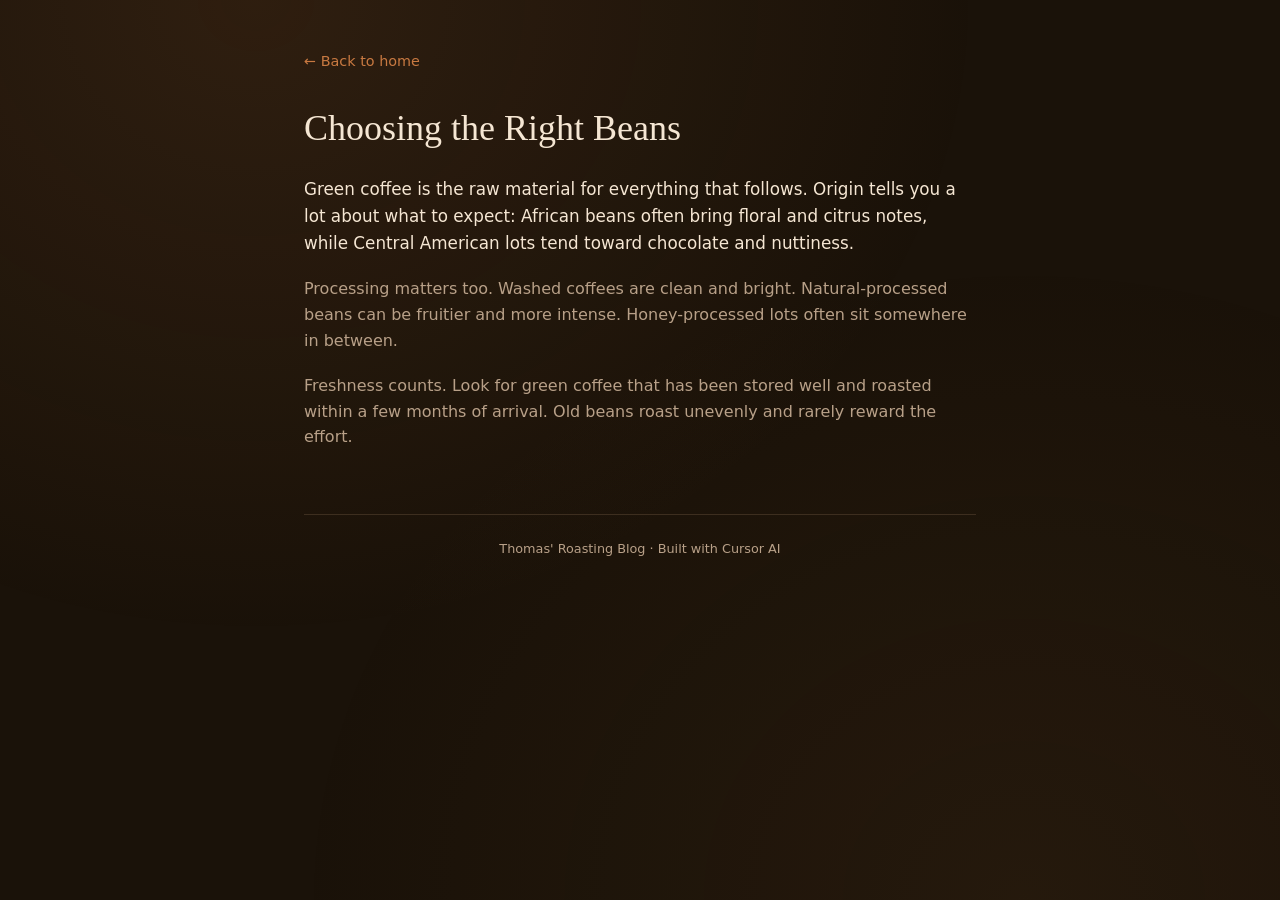
==== posts/choosing-beans.html @ 469c0e16 "Add initial blog home page and post pages. Create Thomas' Roasting Blog with styled home screen, Cur" ====
<!DOCTYPE html>
<html lang="en">
<head>
  <meta charset="UTF-8">
  <meta name="viewport" content="width=device-width, initial-scale=1.0">
  <title>Choosing the Right Beans — Thomas' Roasting Blog</title>
  <link rel="stylesheet" href="../css/style.css">
</head>
<body>
  <div class="container">
    <a class="back-link" href="../index.html">&larr; Back to home</a>

    <article>
      <h1>Choosing the Right Beans</h1>
      <p>
        Green coffee is the raw material for everything that follows. Origin tells you a lot about
        what to expect: African beans often bring floral and citrus notes, while Central American lots
        tend toward chocolate and nuttiness.
      </p>
      <p>
        Processing matters too. Washed coffees are clean and bright. Natural-processed beans can be
        fruitier and more intense. Honey-processed lots often sit somewhere in between.
      </p>
      <p>
        Freshness counts. Look for green coffee that has been stored well and roasted within a few
        months of arrival. Old beans roast unevenly and rarely reward the effort.
      </p>
    </article>

    <footer>
      <p>Thomas' Roasting Blog &middot; Built with Cursor AI</p>
    </footer>
  </div>
</body>
</html>
---- css/style.css ----
*,
*::before,
*::after {
  box-sizing: border-box;
  margin: 0;
  padding: 0;
}

:root {
  --bg: #1a1209;
  --bg-card: #241a0f;
  --text: #f5e6d3;
  --text-muted: #b8a088;
  --accent: #c87941;
  --accent-hover: #e09555;
  --border: #3d2e1f;
  --font-display: "Georgia", "Times New Roman", serif;
  --font-body: "Segoe UI", system-ui, sans-serif;
}

html {
  scroll-behavior: smooth;
}

body {
  font-family: var(--font-body);
  background: var(--bg);
  color: var(--text);
  line-height: 1.6;
  min-height: 100vh;
}

body::before {
  content: "";
  position: fixed;
  inset: 0;
  background:
    radial-gradient(ellipse at 20% 0%, rgba(200, 121, 65, 0.12) 0%, transparent 50%),
    radial-gradient(ellipse at 80% 100%, rgba(139, 90, 43, 0.1) 0%, transparent 50%);
  pointer-events: none;
  z-index: 0;
}

.container {
  position: relative;
  z-index: 1;
  max-width: 720px;
  margin: 0 auto;
  padding: 3rem 1.5rem 4rem;
}

header {
  text-align: center;
  margin-bottom: 3rem;
  padding-bottom: 2rem;
  border-bottom: 1px solid var(--border);
}

.site-title {
  font-family: var(--font-display);
  font-size: clamp(2rem, 5vw, 2.75rem);
  font-weight: 400;
  letter-spacing: -0.02em;
  color: var(--text);
  margin-bottom: 0.75rem;
}

.site-title span {
  color: var(--accent);
}

.credit {
  font-size: 0.875rem;
  color: var(--text-muted);
  font-style: italic;
}

.credit strong {
  color: var(--accent);
  font-style: normal;
  font-weight: 600;
}

.intro {
  text-align: center;
  color: var(--text-muted);
  font-size: 1.05rem;
  margin-bottom: 2.5rem;
  max-width: 520px;
  margin-left: auto;
  margin-right: auto;
}

.post-list {
  list-style: none;
  display: flex;
  flex-direction: column;
  gap: 1rem;
}

.post-list li a {
  display: block;
  padding: 1.25rem 1.5rem;
  background: var(--bg-card);
  border: 1px solid var(--border);
  border-radius: 10px;
  text-decoration: none;
  color: var(--text);
  transition: border-color 0.2s, transform 0.2s, box-shadow 0.2s;
}

.post-list li a:hover {
  border-color: var(--accent);
  transform: translateY(-2px);
  box-shadow: 0 8px 24px rgba(0, 0, 0, 0.3);
}

.post-list li a:hover .post-title {
  color: var(--accent-hover);
}

.post-title {
  font-family: var(--font-display);
  font-size: 1.25rem;
  font-weight: 400;
  transition: color 0.2s;
  margin-bottom: 0.35rem;
}

.post-excerpt {
  font-size: 0.9rem;
  color: var(--text-muted);
}

.back-link {
  display: inline-block;
  margin-bottom: 2rem;
  color: var(--accent);
  text-decoration: none;
  font-size: 0.9rem;
  transition: color 0.2s;
}

.back-link:hover {
  color: var(--accent-hover);
}

article h1 {
  font-family: var(--font-display);
  font-size: clamp(1.75rem, 4vw, 2.25rem);
  font-weight: 400;
  margin-bottom: 1.5rem;
  line-height: 1.3;
}

article p {
  margin-bottom: 1.25rem;
  color: var(--text-muted);
}

article p:first-of-type {
  color: var(--text);
  font-size: 1.05rem;
}

footer {
  margin-top: 4rem;
  padding-top: 1.5rem;
  border-top: 1px solid var(--border);
  text-align: center;
  font-size: 0.8rem;
  color: var(--text-muted);
}
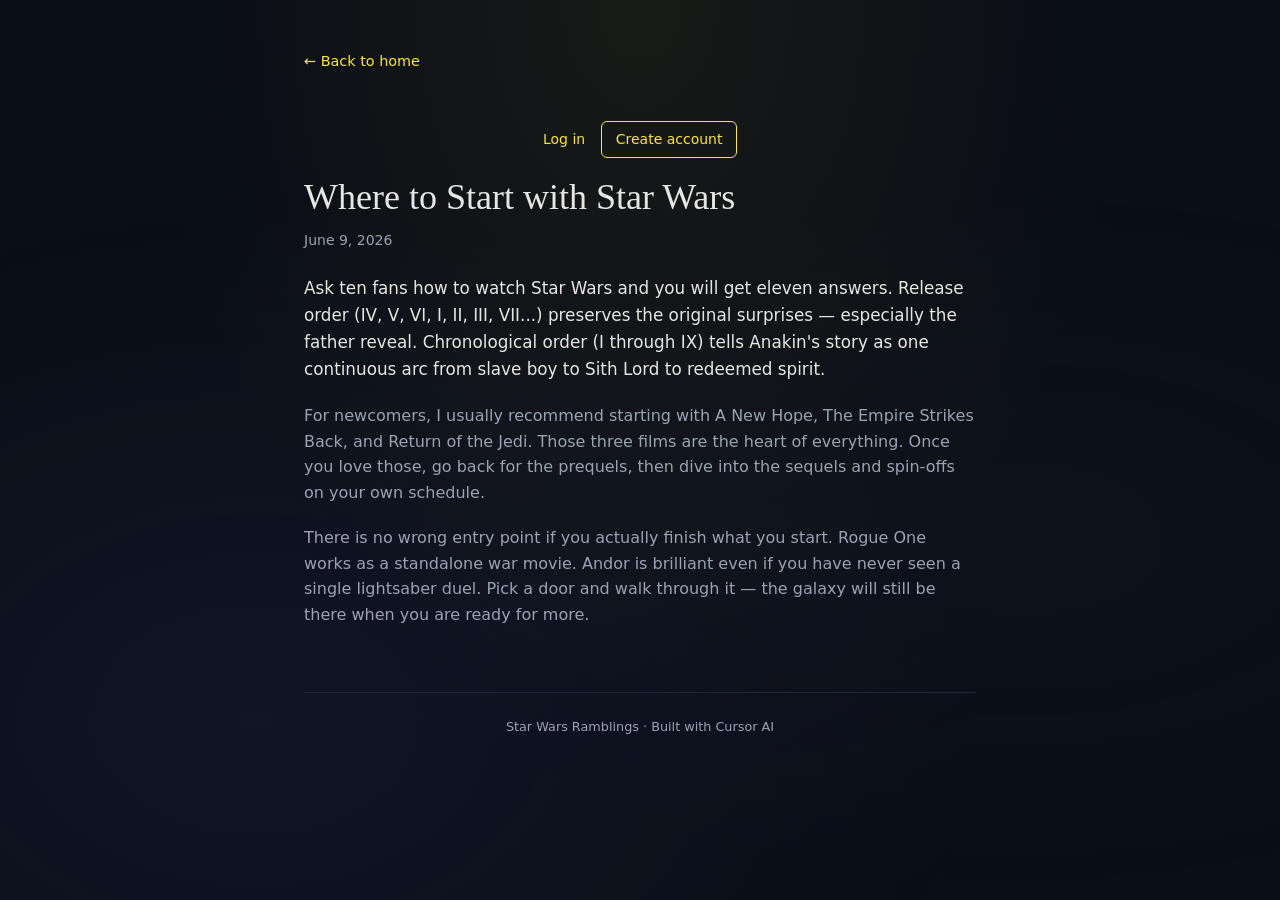
==== commit 82c4155c: "Add Star Wars Ramblings blog with auth and conspiracy posts. Transform the site into a Star Wars-the" ====
--- a/posts/choosing-beans.html
+++ b/posts/choosing-beans.html
@@ -3,33 +3,41 @@
 <head>
   <meta charset="UTF-8">
   <meta name="viewport" content="width=device-width, initial-scale=1.0">
-  <title>Choosing the Right Beans — Thomas' Roasting Blog</title>
+  <title>Where to Start with Star Wars — Star Wars Ramblings</title>
   <link rel="stylesheet" href="../css/style.css">
 </head>
 <body>
   <div class="container">
     <a class="back-link" href="../index.html">&larr; Back to home</a>
+    <nav class="auth-nav" data-auth-nav=".." aria-label="Account"></nav>
 
     <article>
-      <h1>Choosing the Right Beans</h1>
+      <h1>Where to Start with Star Wars</h1>
+      <time class="article-date" datetime="2026-06-09">June 9, 2026</time>
       <p>
-        Green coffee is the raw material for everything that follows. Origin tells you a lot about
-        what to expect: African beans often bring floral and citrus notes, while Central American lots
-        tend toward chocolate and nuttiness.
+        Ask ten fans how to watch Star Wars and you will get eleven answers. Release order
+        (IV, V, VI, I, II, III, VII...) preserves the original surprises — especially
+        the father reveal. Chronological order (I through IX) tells Anakin's story as
+        one continuous arc from slave boy to Sith Lord to redeemed spirit.
       </p>
       <p>
-        Processing matters too. Washed coffees are clean and bright. Natural-processed beans can be
-        fruitier and more intense. Honey-processed lots often sit somewhere in between.
+        For newcomers, I usually recommend starting with A New Hope, The Empire Strikes Back,
+        and Return of the Jedi. Those three films are the heart of everything. Once you
+        love those, go back for the prequels, then dive into the sequels and spin-offs
+        on your own schedule.
       </p>
       <p>
-        Freshness counts. Look for green coffee that has been stored well and roasted within a few
-        months of arrival. Old beans roast unevenly and rarely reward the effort.
+        There is no wrong entry point if you actually finish what you start. Rogue One
+        works as a standalone war movie. Andor is brilliant even if you have never seen
+        a single lightsaber duel. Pick a door and walk through it — the galaxy will
+        still be there when you are ready for more.
       </p>
     </article>
 
     <footer>
-      <p>Thomas' Roasting Blog &middot; Built with Cursor AI</p>
+      <p>Star Wars Ramblings &middot; Built with Cursor AI</p>
     </footer>
   </div>
+  <script src="../js/auth.js"></script>
 </body>
 </html>
--- a/css/style.css
+++ b/css/style.css
@@ -7,13 +7,13 @@
 }
 
 :root {
-  --bg: #1a1209;
-  --bg-card: #241a0f;
-  --text: #f5e6d3;
-  --text-muted: #b8a088;
-  --accent: #c87941;
-  --accent-hover: #e09555;
-  --border: #3d2e1f;
+  --bg: #0a0e17;
+  --bg-card: #121826;
+  --text: #e8e6e3;
+  --text-muted: #9aa3b2;
+  --accent: #ffe81f;
+  --accent-hover: #fff566;
+  --border: #1e2a3a;
   --font-display: "Georgia", "Times New Roman", serif;
   --font-body: "Segoe UI", system-ui, sans-serif;
 }
@@ -35,8 +35,9 @@
   position: fixed;
   inset: 0;
   background:
-    radial-gradient(ellipse at 20% 0%, rgba(200, 121, 65, 0.12) 0%, transparent 50%),
-    radial-gradient(ellipse at 80% 100%, rgba(139, 90, 43, 0.1) 0%, transparent 50%);
+    radial-gradient(ellipse at 50% 0%, rgba(255, 232, 31, 0.06) 0%, transparent 55%),
+    radial-gradient(ellipse at 20% 80%, rgba(60, 80, 140, 0.12) 0%, transparent 50%),
+    radial-gradient(ellipse at 80% 60%, rgba(30, 42, 58, 0.15) 0%, transparent 45%);
   pointer-events: none;
   z-index: 0;
 }
@@ -112,7 +113,7 @@
 .post-list li a:hover {
   border-color: var(--accent);
   transform: translateY(-2px);
-  box-shadow: 0 8px 24px rgba(0, 0, 0, 0.3);
+  box-shadow: 0 8px 24px rgba(0, 0, 0, 0.4);
 }
 
 .post-list li a:hover .post-title {
@@ -124,6 +125,13 @@
   font-size: 1.25rem;
   font-weight: 400;
   transition: color 0.2s;
+  margin-bottom: 0.25rem;
+}
+
+.post-date {
+  display: block;
+  font-size: 0.8rem;
+  color: var(--text-muted);
   margin-bottom: 0.35rem;
 }
 
@@ -149,8 +157,15 @@
   font-family: var(--font-display);
   font-size: clamp(1.75rem, 4vw, 2.25rem);
   font-weight: 400;
+  margin-bottom: 0.5rem;
+  line-height: 1.3;
+}
+
+.article-date {
+  display: block;
+  font-size: 0.875rem;
+  color: var(--text-muted);
   margin-bottom: 1.5rem;
-  line-height: 1.3;
 }
 
 article p {
@@ -171,3 +186,168 @@
   font-size: 0.8rem;
   color: var(--text-muted);
 }
+
+.auth-nav {
+  display: flex;
+  flex-wrap: wrap;
+  align-items: center;
+  justify-content: center;
+  gap: 0.75rem 1rem;
+  margin-top: 1rem;
+  margin-bottom: 1rem;
+}
+
+.auth-greeting {
+  font-size: 0.875rem;
+  color: var(--text-muted);
+}
+
+.auth-link {
+  font-size: 0.875rem;
+  color: var(--accent);
+  text-decoration: none;
+  transition: color 0.2s;
+}
+
+.auth-link:hover {
+  color: var(--accent-hover);
+}
+
+.auth-link-primary {
+  padding: 0.4rem 0.85rem;
+  border: 1px solid var(--accent);
+  border-radius: 6px;
+}
+
+.auth-link-primary:hover {
+  background: rgba(255, 232, 31, 0.1);
+}
+
+.auth-card {
+  max-width: 420px;
+  margin: 0 auto;
+  padding: 2rem 1.75rem;
+  background: var(--bg-card);
+  border: 1px solid var(--border);
+  border-radius: 10px;
+}
+
+.auth-card h1 {
+  font-family: var(--font-display);
+  font-size: 1.75rem;
+  font-weight: 400;
+  margin-bottom: 0.5rem;
+}
+
+.auth-lead {
+  color: var(--text-muted);
+  margin-bottom: 1.75rem;
+  font-size: 0.95rem;
+}
+
+.auth-form {
+  display: flex;
+  flex-direction: column;
+  gap: 1.25rem;
+}
+
+.form-group {
+  display: flex;
+  flex-direction: column;
+  gap: 0.4rem;
+}
+
+.form-group label {
+  font-size: 0.875rem;
+  font-weight: 600;
+  color: var(--text);
+}
+
+.form-group input {
+  padding: 0.65rem 0.85rem;
+  background: var(--bg);
+  border: 1px solid var(--border);
+  border-radius: 6px;
+  color: var(--text);
+  font-family: inherit;
+  font-size: 1rem;
+  transition: border-color 0.2s, box-shadow 0.2s;
+}
+
+.form-group input:focus {
+  outline: none;
+  border-color: var(--accent);
+  box-shadow: 0 0 0 3px rgba(255, 232, 31, 0.15);
+}
+
+.form-hint {
+  font-size: 0.8rem;
+  color: var(--text-muted);
+}
+
+.form-hint-error {
+  color: #ff8a8a;
+}
+
+.form-hint-ok {
+  color: #8fdf8f;
+}
+
+.form-message {
+  font-size: 0.875rem;
+  padding: 0.65rem 0.85rem;
+  border-radius: 6px;
+}
+
+.form-message.error {
+  background: rgba(220, 60, 60, 0.15);
+  color: #ff8a8a;
+  border: 1px solid rgba(220, 60, 60, 0.3);
+}
+
+.form-message.success {
+  background: rgba(80, 180, 80, 0.15);
+  color: #8fdf8f;
+  border: 1px solid rgba(80, 180, 80, 0.3);
+}
+
+.btn {
+  padding: 0.7rem 1.25rem;
+  font-family: inherit;
+  font-size: 0.95rem;
+  font-weight: 600;
+  border-radius: 6px;
+  border: none;
+  cursor: pointer;
+  transition: background 0.2s, transform 0.2s;
+}
+
+.btn-primary {
+  background: var(--accent);
+  color: var(--bg);
+}
+
+.btn-primary:hover {
+  background: var(--accent-hover);
+}
+
+.btn-primary:focus-visible {
+  outline: none;
+  box-shadow: 0 0 0 3px rgba(255, 232, 31, 0.35);
+}
+
+.auth-switch {
+  margin-top: 1.5rem;
+  text-align: center;
+  font-size: 0.875rem;
+  color: var(--text-muted);
+}
+
+.auth-switch a {
+  color: var(--accent);
+  text-decoration: none;
+}
+
+.auth-switch a:hover {
+  color: var(--accent-hover);
+}
